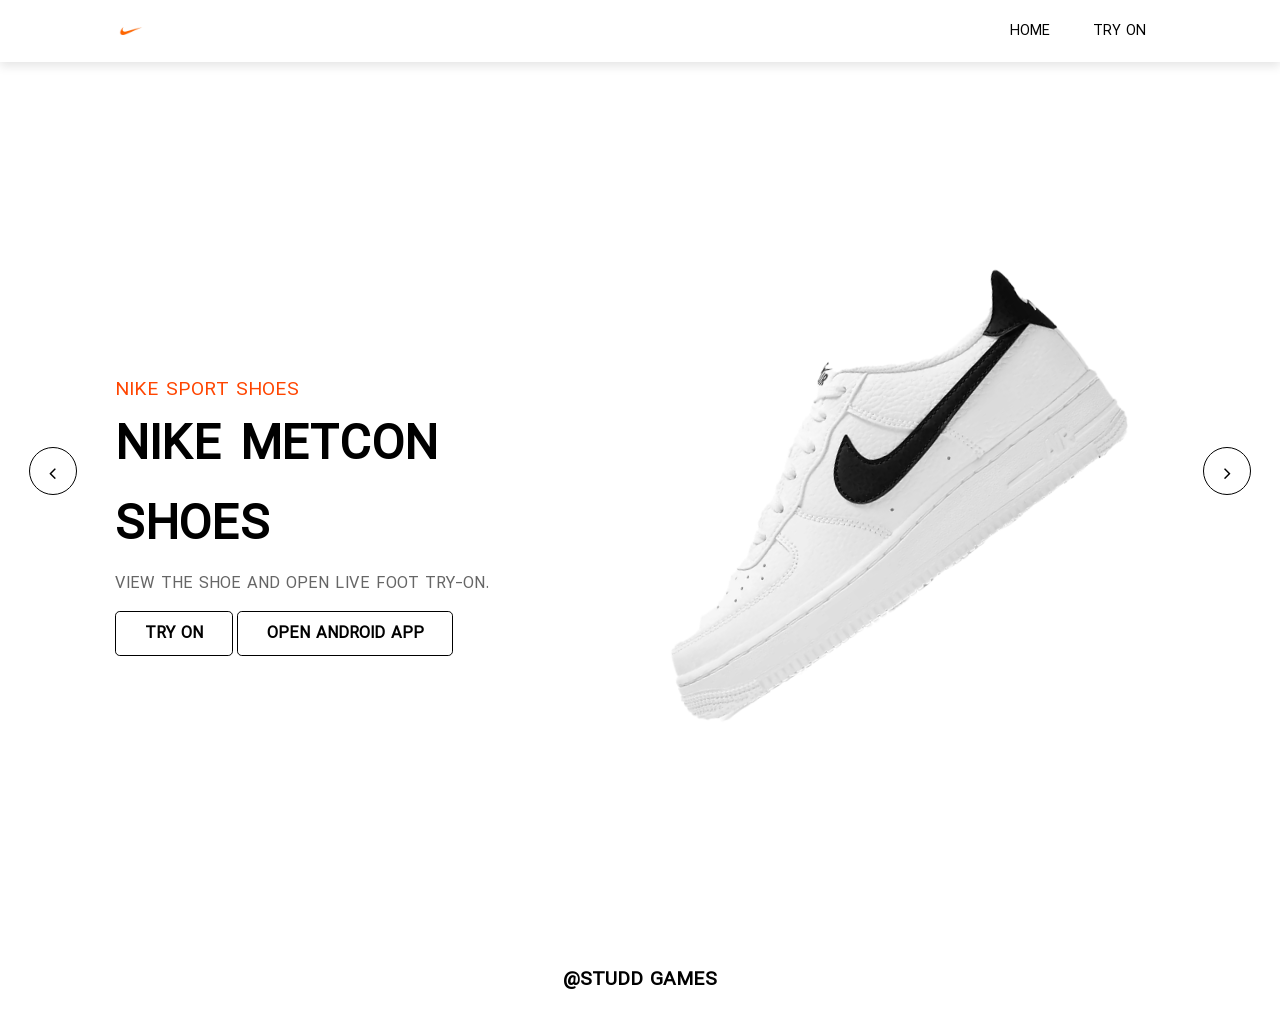
==== index.html @ c3348141 "link" ====
<!doctype html>
<html lang="en">
<head>
    <meta charset="UTF-8">
    <meta name="viewport" content="width=device-width, initial-scale=1.0">
    <title>Shoe AR Try-On</title>
    <link rel="stylesheet" href="font-awesome/css/font-awesome.css">
    <link rel="stylesheet" href="css/style.css">
</head>
<body>
    <header>
        <div id="menu-bar" class="fa fa-bars"></div>
        <img src="img/logo.png" class="logo" alt="Shoe AR">
        <nav class="navbar">
            <a href="#home">Home</a>
            <a href="#home">Try On</a>
        </nav>
    </header>

    <section class="home" id="home">
        <div class="slide-container active">
            <div class="slide">
                <div class="content">
                    <span>Nike Sport Shoes</span>
                    <h3>Nike Metcon Shoes</h3>
                    <p>View the shoe and open live foot try-on.</p>
                    <a href="DeepAR/index.html" class="btn">Try On</a>
                    <button type="button" class="btn" onclick="openAndroidApp()">Open Android App</button>
                </div>
                <div class="image">
                    <img src="img/slide/nikeshoes.png" class="shoe" alt="Nike Metcon">
                </div>
            </div>
        </div>

        <div class="slide-container">
            <div class="slide">
                <div class="content">
                    <span>Nike Sport Shoes</span>
                    <h3>Blue Nike Shoes</h3>
                    <p>View the shoe and open live foot try-on.</p>
                    <a href="DeepAR/index2.html" class="btn">Try On</a>
                    <button type="button" class="btn" onclick="openAndroidApp()">Open Android App</button>
                </div>
                <div class="image">
                    <img src="img/slide/bluenike.png" class="shoe" alt="Blue Nike">
                </div>
            </div>
        </div>

        <div id="prev" class="fa fa-angle-left" onclick="prev();"></div>
        <div id="next" class="fa fa-angle-right" onclick="next();"></div>
    </section>

    <section class="cridet" id="cridet">
        <div class="box">
            <h3>@STUDD GAMES</h3>
        </div>
    </section>

    <script src="js/script.js"></script>
    <script>
        function openAndroidApp() {
            var packageName = "com.unity.arfoundation.samples";
            var isAndroid = /Android/i.test(navigator.userAgent || "");

            if (!isAndroid) {
                alert("Please open this page on an Android phone.");
                return;
            }

            var intentUrl = "intent://launch#Intent;package=" + packageName + ";action=android.intent.action.MAIN;category=android.intent.category.LAUNCHER;end";
            var appOpened = false;

            var onVisibilityChange = function () {
                if (document.hidden) {
                    appOpened = true;
                    clearTimeout(installCheck);
                    document.removeEventListener("visibilitychange", onVisibilityChange);
                }
            };

            document.addEventListener("visibilitychange", onVisibilityChange);

            var installCheck = setTimeout(function () {
                if (!appOpened) {
                    alert("App not found. Install the test build: " + packageName);
                }
            }, 1500);

            window.location.href = intentUrl;
        }
    </script>
</body>
</html>
---- css/style.css ----
@font-face {
    font-family: 'iran_sans_bold';
    src: url('../Fonts/iran_sans_bold.woff') format('woff');
}

@font-face {
    font-family: 'iran_sans_light';
    src: url('../Fonts/iran_sans_light.woff') format('woff');
}

@font-face {
    font-family: 'iran_sans_medi';
    src: url('../Fonts/iran_sans_medi.woff') format('woff');
}
*{
    font-family:iran_sans_light;
    margin: 0;
    padding: 0;
    box-sizing: border-box;
    outline: none;
    border: none;
    text-decoration: none;
    text-transform: uppercase;
    transition: all .2s linear;
}
html{
    font-size: 60%;
    scroll-padding-top: 6rem;
    scroll-behavior: smooth;
}
header{
    position: fixed;
    top: 0;
    left: 0;
    right: 0;
    z-index: 1000;
    background: #fff;
    padding: 2rem 9%;
    display: flex;
    align-items: center;
    justify-content: space-between;
    box-shadow: 0 .5rem 1rem rgba(0, 0, 0, .1);
}
header .logo{
    font-size: 2rem;
    color: #000;
    font-weight: 50;
    width: 3%;
    height: auto;
}
header .navbar a{
    font-size: 1.5rem;
    color: #000;
    margin: 0 2rem;
}
header .navbar a:hover{
    color: orangered;
}
header .icons a{
    font-size: 2rem;
    color: #000;
    margin-left: 1.5rem;
}
header .icons a:hover{
    color: orangered;
}
#menu-bar{
    font-size: 2rem;
    padding: .5rem 1rem;
    border: .1rem solid #000;
    color: #000;
    border-radius: .3rem;
    cursor: pointer;
    display: none;
}
/* end header  */
section{
    padding: 2rem 9%;
}
.home{
    padding: 0;
    position: relative;
}
.home .slide-container .slide{
    min-height: 100vh;
    display: flex;
    align-items: center;
    flex-wrap: wrap;
    gap: 1.5rem;
    padding: 0 9%;
    padding-top: 9rem;
}
.home .slide-container .slide .content{
    flex: 1 1 40rem;
    animation: slideContent .3s linear 1s backwards;
}
@keyframes slideContent{
    0%{
        opacity: 0;
        transform: translateX(-10rem);
    }
}
.home .slide-container .slide .image{
    flex: 1 1 50rem;
    padding-bottom: 15rem;
    position: relative;
    z-index: 0;
}
.home .slide-container .slide .image .shoe{
    width: 100%;
    transform: rotate(-10deg);
    animation: shoe .3s linear;
}
@keyframes shoe{
    0%{
        transform: rotate(0deg) scale(.5);
    }
}
.home .slide-container .slide .content span{
    font-size: 2rem;
    color: orangered;
}
.home .slide-container .slide .content h3{
    font-size: 5rem;
    color: #000;
}
.home .slide-container .slide .content p{
    font-size: 1.7rem;
    color: #666;
    padding: .5rem 0;
}
.btn{
    display: inline-block;
    margin-top: 1rem;
    border-radius: .5rem;
    border: .2rem solid #000;
    font-weight: bolder;
    font-size: 1.7rem;
    color: #000;
    cursor: pointer;
    background: #fff;
    padding: .8rem 3rem;
}

.home .slide-container{
    display: none;
}
.home .slide-container.active{
    display: block;
}
.home #prev,.home #next{
    position: absolute;
    top: 50%;
    transform: translateY(-50%);
    z-index: 100;
    height: 5rem;
    width: 5rem;
    line-height: 5.5rem;
    font-size: 2rem;
    color: #000;
    border:.2rem solid #000;
    border-radius: 50%;
    text-align: center;
    cursor: pointer;
}
.home #prev:hover,.home #next:hover{
    color: #fff;
    background: orangered;
}
.home #prev{
    left: 3rem;
}
.home #next{
    right: 3rem;
}
/* end home  */
.heading{
    text-align: center;
    font-size: 3rem;
    padding: 10px;
    font-weight: bolder;
    text-transform: uppercase;
}
.heading span{
    color: rgb(252, 118, 69);
}
.product .box-container{
    display: flex;
    flex-wrap: wrap;
    gap: 1.5rem;
}
.product .box-container .box{
    border: .1rem solid rgba(0, 0, 0, .1);
    border-radius: .5rem;
    text-align: center;
    position: relative;
    overflow: hidden;
    background: #f5f5f5;
    flex: 1 1 30rem;
}
.product .box-container .content{
    padding: 1.5rem;
}
.product .box-container .box img{
    height: 20rem;
    transform: rotate(-35deg);
    margin: 8rem 2rem;
}
.product .box-container .box:hover img{
    transform: rotate(-35deg) scale(1.2);
}
.product .box-container .box .icons{
    display: flex;
    flex-flow: column;
    position: absolute;
    top: .5rem;
    left: 1rem;
}
.product .box-container .box .icons a{
    height: 4.5rem;
    width: 5rem;
    line-height: 4.5rem;
    font-size: 2rem;
    color: #000;
    border: .1rem solid #000;
    border-radius: .5rem;
    background: #fff;
    margin-top: .5rem;
}
.product .box-container .box .icons{
    display: flex;
    flex-flow: column;
    position: absolute;
    top: .5rem;
    left: -10rem;
}
.product .box-container .box:hover .icons{
    left: 1rem;
}
.product .box-container .box .icons a:hover{
    color: orangered;
    color: #fff;
}
.product .box-container .box .content h3{
    color: #000;
    font-size: 2.5rem;
}
.product .box-container .box .content .price{
    color: #000;
    font-size: 2.5rem;
    font-weight: bolder;
    padding: 1rem 0;
}
.product .box-container .box .content .price span{
    color: #000;
    font-size: 1.5rem;
    text-decoration: line-through;
}
.product .box-container .box .content .stars{
    padding-bottom: 1rem;
}
.product .box-container .box .content .stars i{
    font-size: 1.7rem;
    color: orangered;
}
/* end product  */
.featured .row{
    display: flex;
    flex-wrap: wrap;
    gap: 1.5rem;
    border: .1rem solid rgba(0, 0, 0, .1);
    border-radius: .5rem;
    background: #f9f9f9;
    padding: 2rem;
    align-items: center;
    margin: 1.5rem 0;
}
.featured .row .content{
    flex: 1 1 40rem;
}
.featured .row .image-container{
    display: flex;
    gap: 1.5rem;
    align-items: center;
    flex: 1 1 50rem;
}
.featured .row .image-container .small-image{
    width: 20%;
}
.featured .row .image-container .big-image{
    width: 80%;
    padding: 1rem;
}
.featured .row .image-container .small-image img{
    width: 100%;
    padding: 1rem;
    border: .1rem solid rgba(0, 0, 0, .1);
    cursor: pointer;
}
.featured .row .image-container .small-image img:hover{
    background: #ccc;
}
.featured .row .image-container .big-image img{
    width: 100%;
}
.featured .row .image-container .big-image img:hover{
    transform: scale(1.05);
}
.featured .row .content h3{
    font-size: 2.5rem;
    color: #000;
}
.featured .row .content .stars i{
    font-size: 1.7rem;
    color: orange;
    padding: .5rem 0;
}
.featured .row .content p{
    font-size: 1.5rem;
    color: #666;
    padding: 1rem 0;
}
.featured .row .content .price{
    font-size: 2.5rem;
    color: #000;
    font-weight: bolder;
}
.featured .row .content .price span{
    font-size: 1.5rem;
    color: orange;
    text-decoration: line-through;
}
/* end featured  */
.blog .box-container{
    display: flex;
    flex-wrap: wrap;
    gap: 1.5rem;
}
.blog .box-container .box{
    flex: 1 1 30rem;
    text-align: center;
    border: .1rem solid rgba(0, 0, 0, .1);
    border-radius: .5rem;
    background: #f9f9f9;
    padding: 2rem;
}
.blog .box-container .box img{
    border-radius: 50%;
    object-fit: cover;
    height: 15rem;
    width: 15rem;
    margin: 1rem 0;
    border: 4px solid #ddd;
}
.blog .box-container .box img:hover{
   transform: scale(1.2);
}
.blog .box-container .box h3{
    font-size: 2.5rem;
    color: #000;
}
.blog .box-container .box p{
    font-size: 1.6rem;
    color: #666;
    padding: 1rem 0;
}
.blog .box-container .box .stars i{
    color: orangered;
    font-size: 2rem;
}
/* end blog  */
.news{
    padding-top: .5rem;
    padding-bottom: .5rem;
}
.news .content{
    text-align: center;
    border: .1rem solid rgba(0, 0, 0, .1);
    border-radius: .5rem;
    background: #f9f9f9;
    padding: 2rem;
}
.news .content h3{
    font-size: 2.5rem;
    color: #000;
}
.news .content p{
    font-size: 1.5rem;
    color: #666;
    margin: 1rem auto;
    max-width: 60rem;
}
.news .content form{
    margin:  1rem auto;
    max-width: 50rem;
    display: flex;
}

.news .content form .email{
    width: 100%;
    font-size: 1.7rem;
    text-transform: none;
    color: #333;
    padding: 1rem;
    border: .2rem solid #000;
    border-right: none;
    margin-top: 1rem;
}
.news .content form .btn{
    border-radius: none;
}
/* end news  */
.cridet .box{
    padding: .1rem;
    text-align: center;
}
.cridet .box h3{
    font-size: 2rem;
}


































/* Responsive  */
@media (max-width:768px){
    #menu-bar{
        display: block;
    }

    header .navbar{
        position: absolute;
        top: 100%;
        left: -120%;
        width: 100%;
        background: #eee;
        border-top: .1rem solid rgba(0, 0, 0, .1);
    }
    header .navbar a{
        font-size: 2rem;
        background: #fff;
        border: .1rem solid #000;
        border-radius: .5rem;
        padding: 1rem;
        margin: 1rem;
        display: block;
        text-align: center;
    }
    header .navbar.active{
        left: 0;
    }
}
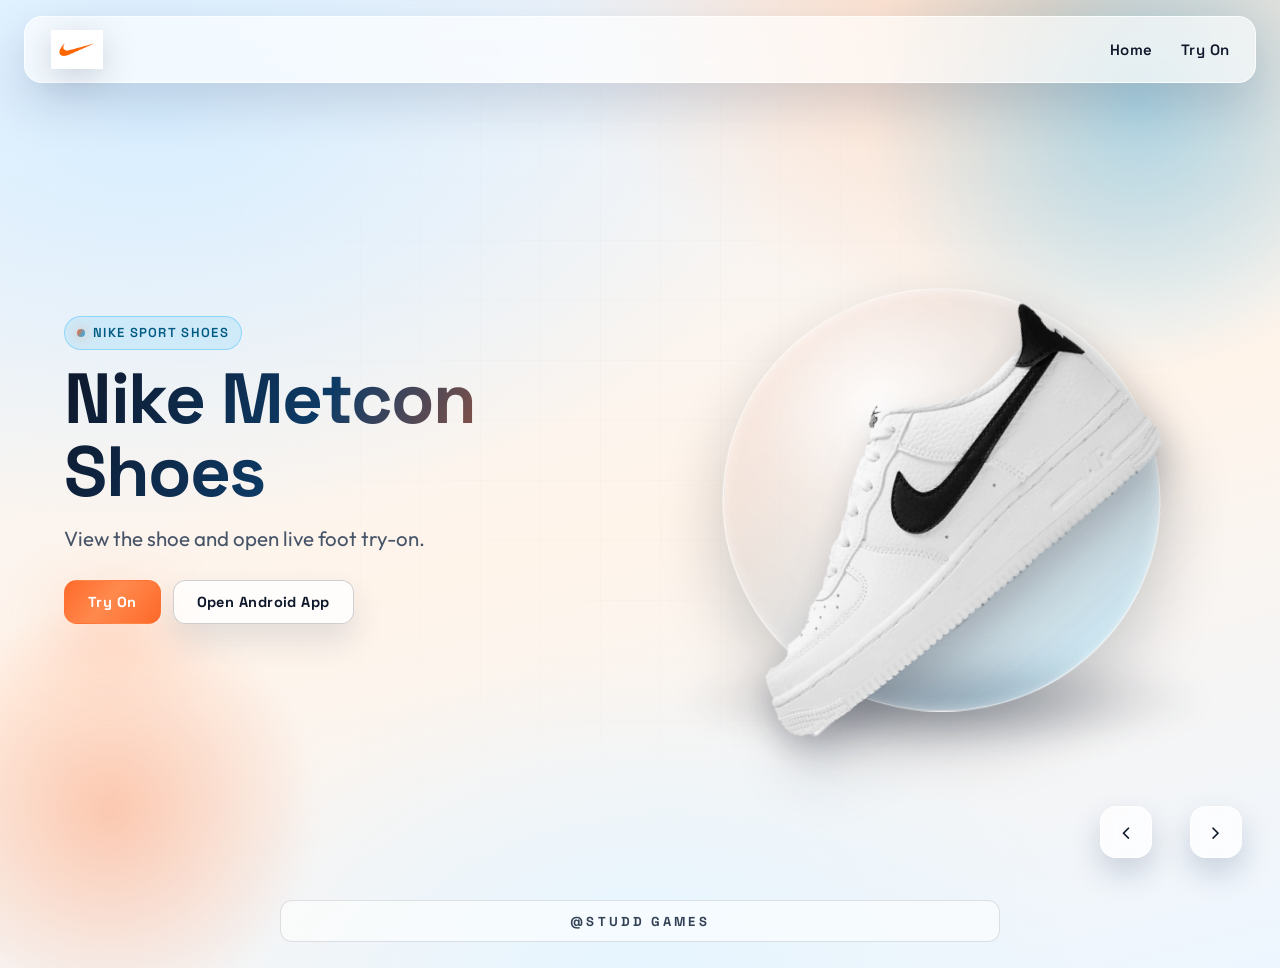
==== commit 2954c5a5: "style" ====
--- a/index.html
+++ b/index.html
@@ -4,6 +4,9 @@
     <meta charset="UTF-8">
     <meta name="viewport" content="width=device-width, initial-scale=1.0">
     <title>Shoe AR Try-On</title>
+    <link rel="preconnect" href="https://fonts.googleapis.com">
+    <link rel="preconnect" href="https://fonts.gstatic.com" crossorigin>
+    <link href="https://fonts.googleapis.com/css2?family=Outfit:wght@300;400;500;600;700;800&family=Space+Grotesk:wght@400;500;700&display=swap" rel="stylesheet">
     <link rel="stylesheet" href="font-awesome/css/font-awesome.css">
     <link rel="stylesheet" href="css/style.css">
 </head>
@@ -24,8 +27,10 @@
                     <span>Nike Sport Shoes</span>
                     <h3>Nike Metcon Shoes</h3>
                     <p>View the shoe and open live foot try-on.</p>
-                    <a href="DeepAR/index.html" class="btn">Try On</a>
-                    <button type="button" class="btn" onclick="openAndroidApp()">Open Android App</button>
+                    <div class="cta-group">
+                        <a href="DeepAR/index.html" class="btn btn-primary">Try On</a>
+                        <button type="button" class="btn btn-ghost" onclick="openAndroidApp()">Open Android App</button>
+                    </div>
                 </div>
                 <div class="image">
                     <img src="img/slide/nikeshoes.png" class="shoe" alt="Nike Metcon">
@@ -39,8 +44,10 @@
                     <span>Nike Sport Shoes</span>
                     <h3>Blue Nike Shoes</h3>
                     <p>View the shoe and open live foot try-on.</p>
-                    <a href="DeepAR/index2.html" class="btn">Try On</a>
-                    <button type="button" class="btn" onclick="openAndroidApp()">Open Android App</button>
+                    <div class="cta-group">
+                        <a href="DeepAR/index2.html" class="btn btn-primary">Try On</a>
+                        <button type="button" class="btn btn-ghost" onclick="openAndroidApp()">Open Android App</button>
+                    </div>
                 </div>
                 <div class="image">
                     <img src="img/slide/bluenike.png" class="shoe" alt="Blue Nike">
@@ -60,8 +67,22 @@
 
     <script src="js/script.js"></script>
     <script>
+        (function handleAppFallback() {
+            if (window.location.hash === "#app-not-found") {
+                alert("App not found. Confirm manifest + installed build use: myshoeapp://open");
+
+                if (window.history && window.history.replaceState) {
+                    window.history.replaceState(null, "", window.location.pathname + window.location.search);
+                } else {
+                    window.location.hash = "";
+                }
+            }
+        })();
+
         function openAndroidApp() {
             var packageName = "com.unity.arfoundation.samples";
+            var activityName = "com.unity3d.player.UnityPlayerActivity";
+            var deepLinkUrl = "myshoeapp://open";
             var isAndroid = /Android/i.test(navigator.userAgent || "");
 
             if (!isAndroid) {
@@ -69,26 +90,34 @@
                 return;
             }
 
-            var intentUrl = "intent://launch#Intent;package=" + packageName + ";action=android.intent.action.MAIN;category=android.intent.category.LAUNCHER;end";
+            var fallbackUrl = encodeURIComponent(window.location.href.split("#")[0] + "#app-not-found");
+            var intentUrl =
+                "intent://open#Intent;" +
+                "scheme=myshoeapp;" +
+                "action=android.intent.action.VIEW;" +
+                "category=android.intent.category.BROWSABLE;" +
+                "package=" + packageName + ";" +
+                "component=" + packageName + "/" + activityName + ";" +
+                "S.browser_fallback_url=" + fallbackUrl + ";" +
+                "end";
+
             var appOpened = false;
-
             var onVisibilityChange = function () {
                 if (document.hidden) {
                     appOpened = true;
-                    clearTimeout(installCheck);
                     document.removeEventListener("visibilitychange", onVisibilityChange);
                 }
             };
 
             document.addEventListener("visibilitychange", onVisibilityChange);
 
-            var installCheck = setTimeout(function () {
+            setTimeout(function () {
                 if (!appOpened) {
-                    alert("App not found. Install the test build: " + packageName);
+                    window.location.href = intentUrl;
                 }
-            }, 1500);
+            }, 400);
 
-            window.location.href = intentUrl;
+            window.location.href = deepLinkUrl;
         }
     </script>
 </body>
--- a/css/style.css
+++ b/css/style.css
@@ -1,481 +1,635 @@
-@font-face {
-    font-family: 'iran_sans_bold';
-    src: url('../Fonts/iran_sans_bold.woff') format('woff');
-}
-
-@font-face {
-    font-family: 'iran_sans_light';
-    src: url('../Fonts/iran_sans_light.woff') format('woff');
-}
-
-@font-face {
-    font-family: 'iran_sans_medi';
-    src: url('../Fonts/iran_sans_medi.woff') format('woff');
-}
-*{
-    font-family:iran_sans_light;
-    margin: 0;
-    padding: 0;
-    box-sizing: border-box;
-    outline: none;
-    border: none;
-    text-decoration: none;
-    text-transform: uppercase;
-    transition: all .2s linear;
-}
-html{
-    font-size: 60%;
-    scroll-padding-top: 6rem;
-    scroll-behavior: smooth;
-}
-header{
-    position: fixed;
-    top: 0;
+:root {
+  --ink-strong: #0f172a;
+  --ink: #1f2937;
+  --ink-soft: #475569;
+  --brand: #ff6a2a;
+  --brand-deep: #ef4a00;
+  --accent: #16b4ff;
+  --surface: rgba(255, 255, 255, 0.64);
+  --surface-border: rgba(255, 255, 255, 0.78);
+  --edge: rgba(15, 23, 42, 0.14);
+  --shadow-soft: 0 20px 50px rgba(14, 39, 80, 0.16);
+  --shadow-warm: 0 25px 70px rgba(255, 106, 42, 0.3);
+}
+
+* {
+  margin: 0;
+  padding: 0;
+  box-sizing: border-box;
+}
+
+html {
+  font-size: 62.5%;
+  scroll-behavior: smooth;
+}
+
+body {
+  min-height: 100vh;
+  font-family: "Outfit", "Segoe UI", sans-serif;
+  color: var(--ink);
+  background:
+    radial-gradient(110rem 70rem at 12% 12%, #d8eeff 0%, transparent 58%),
+    radial-gradient(95rem 60rem at 82% 0%, #ffd9bf 0%, transparent 54%),
+    radial-gradient(90rem 60rem at 50% 100%, #e6f5ff 0%, transparent 50%),
+    linear-gradient(165deg, #eff6ff 0%, #fff4ea 53%, #edf6ff 100%);
+  overflow-x: hidden;
+  position: relative;
+}
+
+body::before,
+body::after {
+  content: "";
+  position: fixed;
+  border-radius: 50%;
+  pointer-events: none;
+  z-index: -1;
+}
+
+body::before {
+  width: min(44vw, 58rem);
+  height: min(44vw, 58rem);
+  top: -18rem;
+  right: -14rem;
+  background: radial-gradient(circle, rgba(22, 180, 255, 0.35) 0%, rgba(22, 180, 255, 0) 68%);
+  filter: blur(8px);
+  animation: drift-right 14s ease-in-out infinite;
+}
+
+body::after {
+  width: min(34vw, 42rem);
+  height: min(34vw, 42rem);
+  bottom: -12rem;
+  left: -10rem;
+  background: radial-gradient(circle, rgba(255, 106, 42, 0.32) 0%, rgba(255, 106, 42, 0) 70%);
+  filter: blur(4px);
+  animation: drift-left 16s ease-in-out infinite;
+}
+
+header {
+  position: fixed;
+  inset: 1.6rem 2.4rem auto;
+  z-index: 1000;
+  display: flex;
+  align-items: center;
+  justify-content: space-between;
+  gap: 1.6rem;
+  padding: 1.3rem clamp(1.6rem, 2vw, 2.6rem);
+  border-radius: 1.8rem;
+  border: 1px solid var(--surface-border);
+  background: var(--surface);
+  backdrop-filter: blur(14px);
+  box-shadow: var(--shadow-soft);
+}
+
+header .logo {
+  width: clamp(3.8rem, 5vw, 5.2rem);
+  height: auto;
+  filter: drop-shadow(0 8px 16px rgba(15, 23, 42, 0.18));
+}
+
+header .navbar {
+  display: flex;
+  align-items: center;
+  gap: clamp(1.3rem, 2.2vw, 2.8rem);
+}
+
+header .navbar a {
+  position: relative;
+  font-family: "Space Grotesk", "Outfit", sans-serif;
+  font-size: 1.5rem;
+  font-weight: 600;
+  letter-spacing: 0.03em;
+  color: var(--ink-strong);
+  text-decoration: none;
+  padding: 0.35rem 0;
+}
+
+header .navbar a::after {
+  content: "";
+  position: absolute;
+  left: 0;
+  right: 0;
+  bottom: -0.25rem;
+  height: 2px;
+  transform: scaleX(0);
+  transform-origin: center;
+  transition: transform 220ms ease;
+  background: linear-gradient(90deg, var(--brand) 0%, var(--accent) 100%);
+}
+
+header .navbar a:hover::after,
+header .navbar a:focus-visible::after {
+  transform: scaleX(1);
+}
+
+#menu-bar {
+  display: none;
+  width: 4.2rem;
+  height: 4.2rem;
+  border-radius: 1.2rem;
+  border: 1px solid var(--edge);
+  color: var(--ink-strong);
+  font-size: 2rem;
+  line-height: 4rem;
+  text-align: center;
+  cursor: pointer;
+  background: rgba(255, 255, 255, 0.85);
+  box-shadow: 0 10px 24px rgba(14, 39, 80, 0.14);
+  transition: transform 220ms ease, background-color 220ms ease;
+}
+
+#menu-bar:hover {
+  transform: translateY(-2px);
+}
+
+section {
+  padding-inline: clamp(1.8rem, 5vw, 9rem);
+}
+
+.home {
+  position: relative;
+  min-height: 100vh;
+  padding-top: clamp(9rem, 10vw, 12rem);
+  display: flex;
+  align-items: center;
+}
+
+.home::before {
+  content: "";
+  position: absolute;
+  inset: 0;
+  pointer-events: none;
+  background-image:
+    linear-gradient(rgba(17, 24, 39, 0.05) 1px, transparent 1px),
+    linear-gradient(90deg, rgba(17, 24, 39, 0.05) 1px, transparent 1px);
+  background-size: 6rem 6rem;
+  mask-image: radial-gradient(circle at 50% 45%, black 0%, transparent 72%);
+  opacity: 0.35;
+}
+
+.home .slide-container {
+  display: none;
+  width: 100%;
+}
+
+.home .slide-container.active {
+  display: block;
+  animation: fade-in 550ms ease both;
+}
+
+.home .slide-container .slide {
+  min-height: calc(100vh - 14rem);
+  display: grid;
+  grid-template-columns: minmax(30rem, 1fr) minmax(34rem, 1fr);
+  align-items: center;
+  gap: clamp(2rem, 4.4vw, 7rem);
+  padding-bottom: 8rem;
+}
+
+.home .slide-container .slide .content {
+  max-width: 58rem;
+}
+
+.home .slide-container .slide .content span {
+  display: inline-flex;
+  align-items: center;
+  gap: 0.8rem;
+  margin-bottom: 1.2rem;
+  padding: 0.75rem 1.2rem;
+  border-radius: 999px;
+  border: 1px solid rgba(22, 180, 255, 0.35);
+  background: rgba(22, 180, 255, 0.12);
+  font-family: "Space Grotesk", "Outfit", sans-serif;
+  font-size: 1.3rem;
+  font-weight: 600;
+  letter-spacing: 0.1em;
+  text-transform: uppercase;
+  color: #005a82;
+}
+
+.home .slide-container .slide .content span::before {
+  content: "";
+  width: 0.8rem;
+  height: 0.8rem;
+  border-radius: 50%;
+  background: linear-gradient(120deg, var(--brand) 0%, var(--accent) 100%);
+  box-shadow: 0 0 14px rgba(255, 106, 42, 0.6);
+}
+
+.home .slide-container .slide .content h3 {
+  color: var(--ink-strong);
+  font-family: "Space Grotesk", "Outfit", sans-serif;
+  font-size: clamp(3.5rem, 6vw, 7.1rem);
+  line-height: 1.03;
+  letter-spacing: -0.02em;
+  margin-bottom: 1.5rem;
+  background: linear-gradient(120deg, #0f172a 0%, #0d3b66 45%, var(--brand) 100%);
+  -webkit-background-clip: text;
+  background-clip: text;
+  color: transparent;
+}
+
+.home .slide-container .slide .content p {
+  color: var(--ink-soft);
+  font-size: clamp(1.7rem, 2.2vw, 2.05rem);
+  line-height: 1.55;
+  margin-bottom: 2.5rem;
+  max-width: 48ch;
+}
+
+.cta-group {
+  display: flex;
+  flex-wrap: wrap;
+  gap: 1.2rem;
+}
+
+.btn {
+  position: relative;
+  display: inline-flex;
+  align-items: center;
+  justify-content: center;
+  gap: 0.8rem;
+  border-radius: 1.25rem;
+  padding: 1.2rem 2.3rem;
+  font-family: "Space Grotesk", "Outfit", sans-serif;
+  font-size: 1.45rem;
+  font-weight: 700;
+  letter-spacing: 0.03em;
+  border: 1px solid transparent;
+  text-decoration: none;
+  cursor: pointer;
+  transition: transform 220ms ease, box-shadow 220ms ease, background-color 220ms ease, border-color 220ms ease, color 220ms ease;
+  overflow: hidden;
+}
+
+.btn::before {
+  content: "";
+  position: absolute;
+  top: 0;
+  bottom: 0;
+  left: -130%;
+  width: 55%;
+  transform: skewX(-20deg);
+  background: linear-gradient(90deg, transparent 0%, rgba(255, 255, 255, 0.7) 50%, transparent 100%);
+  transition: left 450ms ease;
+}
+
+.btn:hover::before {
+  left: 130%;
+}
+
+.btn:hover,
+.btn:focus-visible {
+  transform: translateY(-3px);
+}
+
+.btn-primary {
+  color: #fff;
+  background: linear-gradient(130deg, var(--brand) 0%, #ff894d 45%, #ff6a2a 100%);
+  box-shadow: var(--shadow-warm);
+}
+
+.btn-primary:hover,
+.btn-primary:focus-visible {
+  box-shadow: 0 32px 56px rgba(239, 74, 0, 0.34);
+}
+
+.btn-ghost {
+  color: var(--ink-strong);
+  border-color: rgba(15, 23, 42, 0.2);
+  background: rgba(255, 255, 255, 0.78);
+  box-shadow: 0 16px 32px rgba(14, 39, 80, 0.12);
+}
+
+.btn-ghost:hover,
+.btn-ghost:focus-visible {
+  border-color: rgba(22, 180, 255, 0.5);
+  box-shadow: 0 22px 40px rgba(22, 180, 255, 0.24);
+}
+
+.home .slide-container .slide .image {
+  position: relative;
+  display: grid;
+  place-items: center;
+  isolation: isolate;
+  perspective: 120rem;
+  min-height: clamp(30rem, 40vw, 54rem);
+}
+
+.home .slide-container .slide .image::before {
+  content: "";
+  position: absolute;
+  width: clamp(24rem, 34vw, 52rem);
+  aspect-ratio: 1 / 1;
+  border-radius: 50%;
+  background:
+    radial-gradient(circle at 35% 30%, rgba(255, 255, 255, 0.92) 0%, rgba(255, 255, 255, 0.38) 30%, rgba(255, 255, 255, 0.08) 65%, transparent 100%),
+    linear-gradient(135deg, rgba(255, 106, 42, 0.22) 0%, rgba(22, 180, 255, 0.26) 100%);
+  border: 1px solid rgba(255, 255, 255, 0.75);
+  box-shadow: inset 0 2px 14px rgba(255, 255, 255, 0.56), 0 26px 65px rgba(7, 19, 36, 0.2);
+  transform: translateY(2rem) rotateX(16deg);
+}
+
+.home .slide-container .slide .image::after {
+  content: "";
+  position: absolute;
+  width: clamp(28rem, 40vw, 60rem);
+  height: clamp(7rem, 8vw, 11rem);
+  bottom: clamp(1rem, 4vw, 3.4rem);
+  border-radius: 50%;
+  background: radial-gradient(ellipse at center, rgba(15, 23, 42, 0.36) 0%, rgba(15, 23, 42, 0.06) 58%, transparent 76%);
+  filter: blur(12px);
+  z-index: -1;
+}
+
+.home .slide-container .slide .image .shoe {
+  --tilt-rot: 0deg;
+  --tilt-y: 0deg;
+  --move-x: 0px;
+  --move-y: 0px;
+  width: min(92%, 56rem);
+  transform-origin: center;
+  transform: rotate(calc(-15deg + var(--tilt-rot))) rotateY(calc(-12deg + var(--tilt-y))) translate3d(var(--move-x), var(--move-y), 5rem);
+  filter:
+    drop-shadow(0 15px 16px rgba(15, 23, 42, 0.18))
+    drop-shadow(0 40px 28px rgba(15, 23, 42, 0.12));
+  animation: shoe-float 5.6s ease-in-out infinite;
+}
+
+.home #prev,
+.home #next {
+  position: absolute;
+  bottom: clamp(2.6rem, 4vw, 4.2rem);
+  z-index: 30;
+  width: 5.2rem;
+  height: 5.2rem;
+  border-radius: 1.6rem;
+  display: grid;
+  place-items: center;
+  font-size: 2.1rem;
+  color: var(--ink-strong);
+  border: 1px solid var(--surface-border);
+  background: rgba(255, 255, 255, 0.72);
+  backdrop-filter: blur(10px);
+  box-shadow: 0 14px 30px rgba(14, 39, 80, 0.18);
+  cursor: pointer;
+  transition: transform 220ms ease, box-shadow 220ms ease, background-color 220ms ease, color 220ms ease;
+}
+
+.home #prev {
+  right: clamp(8rem, 10vw, 13rem);
+}
+
+.home #next {
+  right: clamp(2rem, 3vw, 4rem);
+}
+
+.home #prev:hover,
+.home #next:hover {
+  color: #fff;
+  transform: translateY(-3px);
+  background: linear-gradient(130deg, var(--brand) 0%, #ff8f4f 46%, var(--accent) 100%);
+  box-shadow: 0 20px 42px rgba(255, 106, 42, 0.35);
+}
+
+.cridet {
+  padding-top: 0;
+  padding-bottom: 2.6rem;
+}
+
+.cridet .box {
+  width: min(72rem, 100%);
+  margin: 0 auto;
+  padding: 1.15rem 1.4rem;
+  border-radius: 1.2rem;
+  border: 1px solid rgba(15, 23, 42, 0.12);
+  background: rgba(255, 255, 255, 0.55);
+  backdrop-filter: blur(8px);
+  text-align: center;
+}
+
+.cridet .box h3 {
+  font-family: "Space Grotesk", "Outfit", sans-serif;
+  font-size: 1.3rem;
+  letter-spacing: 0.24em;
+  text-transform: uppercase;
+  color: #334155;
+}
+
+.slide-container.active .content span {
+  animation: reveal-up 650ms 40ms ease both;
+}
+
+.slide-container.active .content h3 {
+  animation: reveal-up 650ms 140ms ease both;
+}
+
+.slide-container.active .content p {
+  animation: reveal-up 650ms 230ms ease both;
+}
+
+.slide-container.active .cta-group {
+  animation: reveal-up 650ms 320ms ease both;
+}
+
+.slide-container.active .image {
+  animation: reveal-right 800ms 100ms cubic-bezier(0.18, 0.82, 0.28, 1) both;
+}
+
+@keyframes fade-in {
+  from {
+    opacity: 0;
+  }
+
+  to {
+    opacity: 1;
+  }
+}
+
+@keyframes reveal-up {
+  from {
+    opacity: 0;
+    transform: translateY(22px);
+  }
+
+  to {
+    opacity: 1;
+    transform: translateY(0);
+  }
+}
+
+@keyframes reveal-right {
+  from {
+    opacity: 0;
+    transform: translateX(24px) scale(0.97);
+  }
+
+  to {
+    opacity: 1;
+    transform: translateX(0) scale(1);
+  }
+}
+
+@keyframes shoe-float {
+  0%,
+  100% {
+    transform: rotate(calc(-15deg + var(--tilt-rot))) rotateY(calc(-12deg + var(--tilt-y))) translate3d(var(--move-x), calc(var(--move-y) - 4px), 5rem);
+  }
+
+  50% {
+    transform: rotate(calc(-12deg + var(--tilt-rot))) rotateY(calc(-8deg + var(--tilt-y))) translate3d(var(--move-x), calc(var(--move-y) + 16px), 6rem);
+  }
+}
+
+@keyframes drift-right {
+  0%,
+  100% {
+    transform: translate3d(0, 0, 0);
+  }
+
+  50% {
+    transform: translate3d(-24px, 20px, 0);
+  }
+}
+
+@keyframes drift-left {
+  0%,
+  100% {
+    transform: translate3d(0, 0, 0);
+  }
+
+  50% {
+    transform: translate3d(18px, -20px, 0);
+  }
+}
+
+@media (max-width: 1000px) {
+  header {
+    inset: 1.2rem 1.4rem auto;
+  }
+
+  .home {
+    padding-top: 10.6rem;
+  }
+
+  .home .slide-container .slide {
+    grid-template-columns: 1fr;
+    text-align: center;
+    min-height: calc(100vh - 12rem);
+    padding-bottom: 11rem;
+  }
+
+  .home .slide-container .slide .content {
+    margin-inline: auto;
+  }
+
+  .home .slide-container .slide .content p {
+    margin-inline: auto;
+  }
+
+  .cta-group {
+    justify-content: center;
+  }
+
+  .home .slide-container .slide .image {
+    min-height: clamp(24rem, 48vw, 38rem);
+  }
+
+  .home .slide-container .slide .image .shoe {
+    width: min(90%, 45rem);
+  }
+
+  .home #prev,
+  .home #next {
+    bottom: 3.4rem;
+  }
+
+  .home #prev {
+    right: calc(50% + 0.8rem);
+  }
+
+  .home #next {
+    right: calc(50% - 6rem);
+  }
+}
+
+@media (max-width: 760px) {
+  #menu-bar {
+    display: block;
+  }
+
+  header .navbar {
+    position: absolute;
+    top: calc(100% + 0.8rem);
     left: 0;
     right: 0;
-    z-index: 1000;
-    background: #fff;
-    padding: 2rem 9%;
+    margin: 0 0.1rem;
+    padding: 1rem;
+    border-radius: 1.2rem;
+    border: 1px solid var(--surface-border);
+    background: rgba(255, 255, 255, 0.92);
+    box-shadow: 0 16px 28px rgba(14, 39, 80, 0.18);
+    display: none;
+    flex-direction: column;
+    gap: 0.8rem;
+  }
+
+  header .navbar.active {
     display: flex;
-    align-items: center;
-    justify-content: space-between;
-    box-shadow: 0 .5rem 1rem rgba(0, 0, 0, .1);
-}
-header .logo{
+  }
+
+  header .navbar a {
+    width: 100%;
+    border-radius: 0.8rem;
+    text-align: center;
+    padding: 0.9rem;
+    background: rgba(241, 245, 249, 0.8);
+  }
+
+  .home {
+    padding-top: 10rem;
+  }
+
+  .home .slide-container .slide {
+    gap: 1.8rem;
+  }
+
+  .home .slide-container .slide .content h3 {
+    font-size: clamp(3rem, 11vw, 4.7rem);
+  }
+
+  .home .slide-container .slide .content p {
+    font-size: 1.6rem;
+  }
+
+  .btn {
+    width: 100%;
+    padding: 1.2rem 1.6rem;
+  }
+
+  .home #prev,
+  .home #next {
+    width: 4.8rem;
+    height: 4.8rem;
     font-size: 2rem;
-    color: #000;
-    font-weight: 50;
-    width: 3%;
-    height: auto;
-}
-header .navbar a{
-    font-size: 1.5rem;
-    color: #000;
-    margin: 0 2rem;
-}
-header .navbar a:hover{
-    color: orangered;
-}
-header .icons a{
-    font-size: 2rem;
-    color: #000;
-    margin-left: 1.5rem;
-}
-header .icons a:hover{
-    color: orangered;
-}
-#menu-bar{
-    font-size: 2rem;
-    padding: .5rem 1rem;
-    border: .1rem solid #000;
-    color: #000;
-    border-radius: .3rem;
-    cursor: pointer;
-    display: none;
-}
-/* end header  */
-section{
-    padding: 2rem 9%;
-}
-.home{
-    padding: 0;
-    position: relative;
-}
-.home .slide-container .slide{
-    min-height: 100vh;
-    display: flex;
-    align-items: center;
-    flex-wrap: wrap;
-    gap: 1.5rem;
-    padding: 0 9%;
-    padding-top: 9rem;
-}
-.home .slide-container .slide .content{
-    flex: 1 1 40rem;
-    animation: slideContent .3s linear 1s backwards;
-}
-@keyframes slideContent{
-    0%{
-        opacity: 0;
-        transform: translateX(-10rem);
-    }
-}
-.home .slide-container .slide .image{
-    flex: 1 1 50rem;
-    padding-bottom: 15rem;
-    position: relative;
-    z-index: 0;
-}
-.home .slide-container .slide .image .shoe{
-    width: 100%;
-    transform: rotate(-10deg);
-    animation: shoe .3s linear;
-}
-@keyframes shoe{
-    0%{
-        transform: rotate(0deg) scale(.5);
-    }
-}
-.home .slide-container .slide .content span{
-    font-size: 2rem;
-    color: orangered;
-}
-.home .slide-container .slide .content h3{
-    font-size: 5rem;
-    color: #000;
-}
-.home .slide-container .slide .content p{
-    font-size: 1.7rem;
-    color: #666;
-    padding: .5rem 0;
-}
-.btn{
-    display: inline-block;
-    margin-top: 1rem;
-    border-radius: .5rem;
-    border: .2rem solid #000;
-    font-weight: bolder;
-    font-size: 1.7rem;
-    color: #000;
-    cursor: pointer;
-    background: #fff;
-    padding: .8rem 3rem;
-}
-
-.home .slide-container{
-    display: none;
-}
-.home .slide-container.active{
-    display: block;
-}
-.home #prev,.home #next{
-    position: absolute;
-    top: 50%;
-    transform: translateY(-50%);
-    z-index: 100;
-    height: 5rem;
-    width: 5rem;
-    line-height: 5.5rem;
-    font-size: 2rem;
-    color: #000;
-    border:.2rem solid #000;
-    border-radius: 50%;
-    text-align: center;
-    cursor: pointer;
-}
-.home #prev:hover,.home #next:hover{
-    color: #fff;
-    background: orangered;
-}
-.home #prev{
-    left: 3rem;
-}
-.home #next{
-    right: 3rem;
-}
-/* end home  */
-.heading{
-    text-align: center;
-    font-size: 3rem;
-    padding: 10px;
-    font-weight: bolder;
-    text-transform: uppercase;
-}
-.heading span{
-    color: rgb(252, 118, 69);
-}
-.product .box-container{
-    display: flex;
-    flex-wrap: wrap;
-    gap: 1.5rem;
-}
-.product .box-container .box{
-    border: .1rem solid rgba(0, 0, 0, .1);
-    border-radius: .5rem;
-    text-align: center;
-    position: relative;
-    overflow: hidden;
-    background: #f5f5f5;
-    flex: 1 1 30rem;
-}
-.product .box-container .content{
-    padding: 1.5rem;
-}
-.product .box-container .box img{
-    height: 20rem;
-    transform: rotate(-35deg);
-    margin: 8rem 2rem;
-}
-.product .box-container .box:hover img{
-    transform: rotate(-35deg) scale(1.2);
-}
-.product .box-container .box .icons{
-    display: flex;
-    flex-flow: column;
-    position: absolute;
-    top: .5rem;
-    left: 1rem;
-}
-.product .box-container .box .icons a{
-    height: 4.5rem;
-    width: 5rem;
-    line-height: 4.5rem;
-    font-size: 2rem;
-    color: #000;
-    border: .1rem solid #000;
-    border-radius: .5rem;
-    background: #fff;
-    margin-top: .5rem;
-}
-.product .box-container .box .icons{
-    display: flex;
-    flex-flow: column;
-    position: absolute;
-    top: .5rem;
-    left: -10rem;
-}
-.product .box-container .box:hover .icons{
-    left: 1rem;
-}
-.product .box-container .box .icons a:hover{
-    color: orangered;
-    color: #fff;
-}
-.product .box-container .box .content h3{
-    color: #000;
-    font-size: 2.5rem;
-}
-.product .box-container .box .content .price{
-    color: #000;
-    font-size: 2.5rem;
-    font-weight: bolder;
-    padding: 1rem 0;
-}
-.product .box-container .box .content .price span{
-    color: #000;
-    font-size: 1.5rem;
-    text-decoration: line-through;
-}
-.product .box-container .box .content .stars{
-    padding-bottom: 1rem;
-}
-.product .box-container .box .content .stars i{
-    font-size: 1.7rem;
-    color: orangered;
-}
-/* end product  */
-.featured .row{
-    display: flex;
-    flex-wrap: wrap;
-    gap: 1.5rem;
-    border: .1rem solid rgba(0, 0, 0, .1);
-    border-radius: .5rem;
-    background: #f9f9f9;
-    padding: 2rem;
-    align-items: center;
-    margin: 1.5rem 0;
-}
-.featured .row .content{
-    flex: 1 1 40rem;
-}
-.featured .row .image-container{
-    display: flex;
-    gap: 1.5rem;
-    align-items: center;
-    flex: 1 1 50rem;
-}
-.featured .row .image-container .small-image{
-    width: 20%;
-}
-.featured .row .image-container .big-image{
-    width: 80%;
-    padding: 1rem;
-}
-.featured .row .image-container .small-image img{
-    width: 100%;
-    padding: 1rem;
-    border: .1rem solid rgba(0, 0, 0, .1);
-    cursor: pointer;
-}
-.featured .row .image-container .small-image img:hover{
-    background: #ccc;
-}
-.featured .row .image-container .big-image img{
-    width: 100%;
-}
-.featured .row .image-container .big-image img:hover{
-    transform: scale(1.05);
-}
-.featured .row .content h3{
-    font-size: 2.5rem;
-    color: #000;
-}
-.featured .row .content .stars i{
-    font-size: 1.7rem;
-    color: orange;
-    padding: .5rem 0;
-}
-.featured .row .content p{
-    font-size: 1.5rem;
-    color: #666;
-    padding: 1rem 0;
-}
-.featured .row .content .price{
-    font-size: 2.5rem;
-    color: #000;
-    font-weight: bolder;
-}
-.featured .row .content .price span{
-    font-size: 1.5rem;
-    color: orange;
-    text-decoration: line-through;
-}
-/* end featured  */
-.blog .box-container{
-    display: flex;
-    flex-wrap: wrap;
-    gap: 1.5rem;
-}
-.blog .box-container .box{
-    flex: 1 1 30rem;
-    text-align: center;
-    border: .1rem solid rgba(0, 0, 0, .1);
-    border-radius: .5rem;
-    background: #f9f9f9;
-    padding: 2rem;
-}
-.blog .box-container .box img{
-    border-radius: 50%;
-    object-fit: cover;
-    height: 15rem;
-    width: 15rem;
-    margin: 1rem 0;
-    border: 4px solid #ddd;
-}
-.blog .box-container .box img:hover{
-   transform: scale(1.2);
-}
-.blog .box-container .box h3{
-    font-size: 2.5rem;
-    color: #000;
-}
-.blog .box-container .box p{
-    font-size: 1.6rem;
-    color: #666;
-    padding: 1rem 0;
-}
-.blog .box-container .box .stars i{
-    color: orangered;
-    font-size: 2rem;
-}
-/* end blog  */
-.news{
-    padding-top: .5rem;
-    padding-bottom: .5rem;
-}
-.news .content{
-    text-align: center;
-    border: .1rem solid rgba(0, 0, 0, .1);
-    border-radius: .5rem;
-    background: #f9f9f9;
-    padding: 2rem;
-}
-.news .content h3{
-    font-size: 2.5rem;
-    color: #000;
-}
-.news .content p{
-    font-size: 1.5rem;
-    color: #666;
-    margin: 1rem auto;
-    max-width: 60rem;
-}
-.news .content form{
-    margin:  1rem auto;
-    max-width: 50rem;
-    display: flex;
-}
-
-.news .content form .email{
-    width: 100%;
-    font-size: 1.7rem;
-    text-transform: none;
-    color: #333;
-    padding: 1rem;
-    border: .2rem solid #000;
-    border-right: none;
-    margin-top: 1rem;
-}
-.news .content form .btn{
-    border-radius: none;
-}
-/* end news  */
-.cridet .box{
-    padding: .1rem;
-    text-align: center;
-}
-.cridet .box h3{
-    font-size: 2rem;
-}
-
-
-
-
-
-
-
-
-
-
-
-
-
-
-
-
-
-
-
-
-
-
-
-
-
-
-
-
-
-
-
-
-
-
-/* Responsive  */
-@media (max-width:768px){
-    #menu-bar{
-        display: block;
-    }
-
-    header .navbar{
-        position: absolute;
-        top: 100%;
-        left: -120%;
-        width: 100%;
-        background: #eee;
-        border-top: .1rem solid rgba(0, 0, 0, .1);
-    }
-    header .navbar a{
-        font-size: 2rem;
-        background: #fff;
-        border: .1rem solid #000;
-        border-radius: .5rem;
-        padding: 1rem;
-        margin: 1rem;
-        display: block;
-        text-align: center;
-    }
-    header .navbar.active{
-        left: 0;
-    }
-}+  }
+
+  .home #prev {
+    right: calc(50% + 0.6rem);
+  }
+
+  .home #next {
+    right: calc(50% - 5.4rem);
+  }
+}
+
+@media (prefers-reduced-motion: reduce) {
+  *,
+  *::before,
+  *::after {
+    animation-duration: 1ms !important;
+    animation-iteration-count: 1 !important;
+    transition-duration: 1ms !important;
+    scroll-behavior: auto !important;
+  }
+}
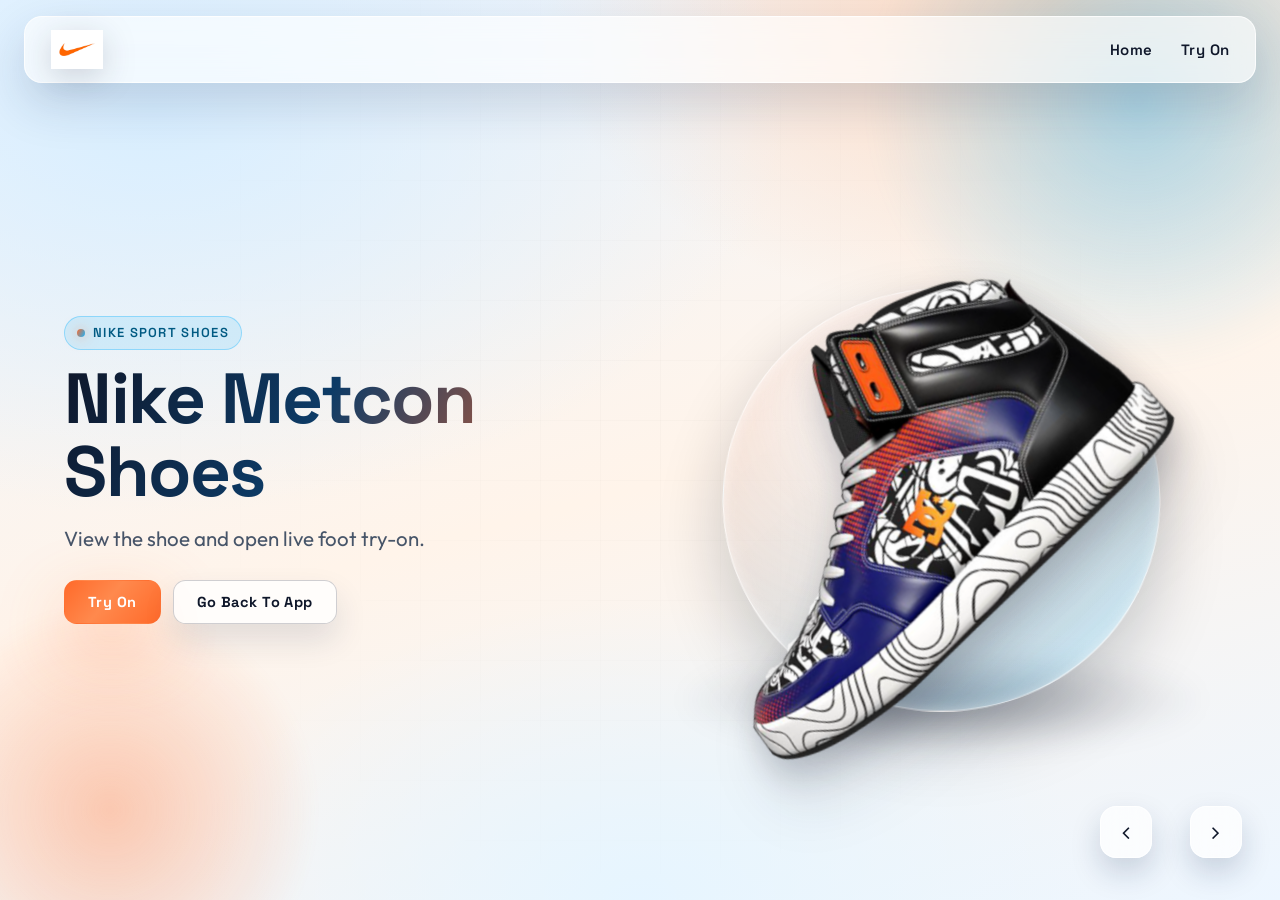
==== commit dda8b260: "new" ====
--- a/index.html
+++ b/index.html
@@ -29,7 +29,7 @@
                     <p>View the shoe and open live foot try-on.</p>
                     <div class="cta-group">
                         <a href="DeepAR/index.html" class="btn btn-primary">Try On</a>
-                        <button type="button" class="btn btn-ghost" onclick="openAndroidApp()">Open Android App</button>
+                        <button type="button" class="btn btn-ghost" onclick="openAndroidApp()">Go Back To App</button>
                     </div>
                 </div>
                 <div class="image">
@@ -38,7 +38,7 @@
             </div>
         </div>
 
-        <div class="slide-container">
+        <!-- <div class="slide-container">
             <div class="slide">
                 <div class="content">
                     <span>Nike Sport Shoes</span>
@@ -53,17 +53,17 @@
                     <img src="img/slide/bluenike.png" class="shoe" alt="Blue Nike">
                 </div>
             </div>
-        </div>
+        </div> -->
 
         <div id="prev" class="fa fa-angle-left" onclick="prev();"></div>
         <div id="next" class="fa fa-angle-right" onclick="next();"></div>
     </section>
 
-    <section class="cridet" id="cridet">
+    <!-- <section class="cridet" id="cridet">
         <div class="box">
             <h3>@STUDD GAMES</h3>
         </div>
-    </section>
+    </section> -->
 
     <script src="js/script.js"></script>
     <script>
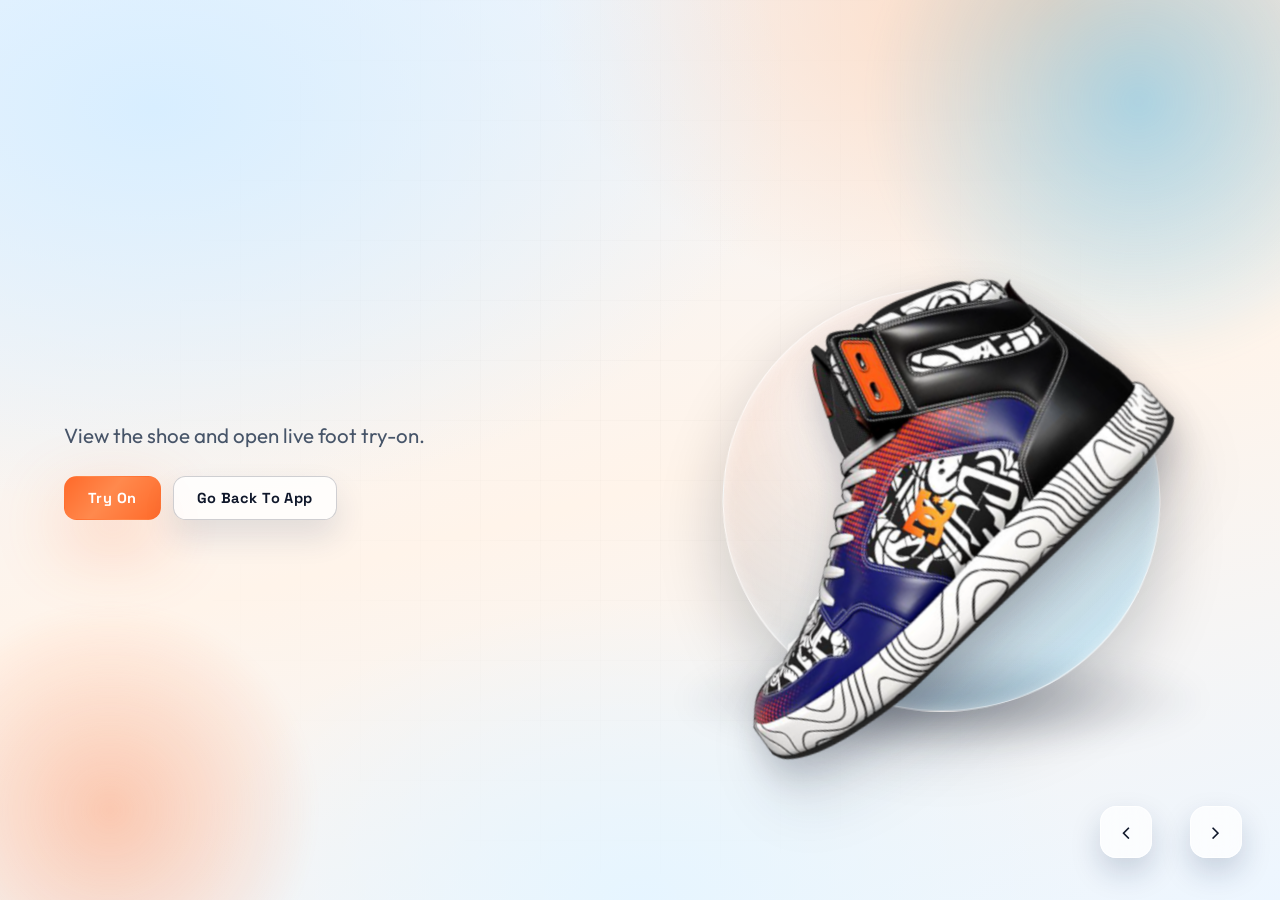
==== commit 1a71fd27: "change" ====
--- a/index.html
+++ b/index.html
@@ -11,21 +11,21 @@
     <link rel="stylesheet" href="css/style.css">
 </head>
 <body>
-    <header>
+    <!-- <header>
         <div id="menu-bar" class="fa fa-bars"></div>
         <img src="img/logo.png" class="logo" alt="Shoe AR">
         <nav class="navbar">
             <a href="#home">Home</a>
             <a href="#home">Try On</a>
         </nav>
-    </header>
+    </header> -->
 
     <section class="home" id="home">
         <div class="slide-container active">
             <div class="slide">
                 <div class="content">
-                    <span>Nike Sport Shoes</span>
-                    <h3>Nike Metcon Shoes</h3>
+                    <!-- <span>Nike Sport Shoes</span>
+                    <h3>Nike Metcon Shoes</h3> -->
                     <p>View the shoe and open live foot try-on.</p>
                     <div class="cta-group">
                         <a href="DeepAR/index.html" class="btn btn-primary">Try On</a>
